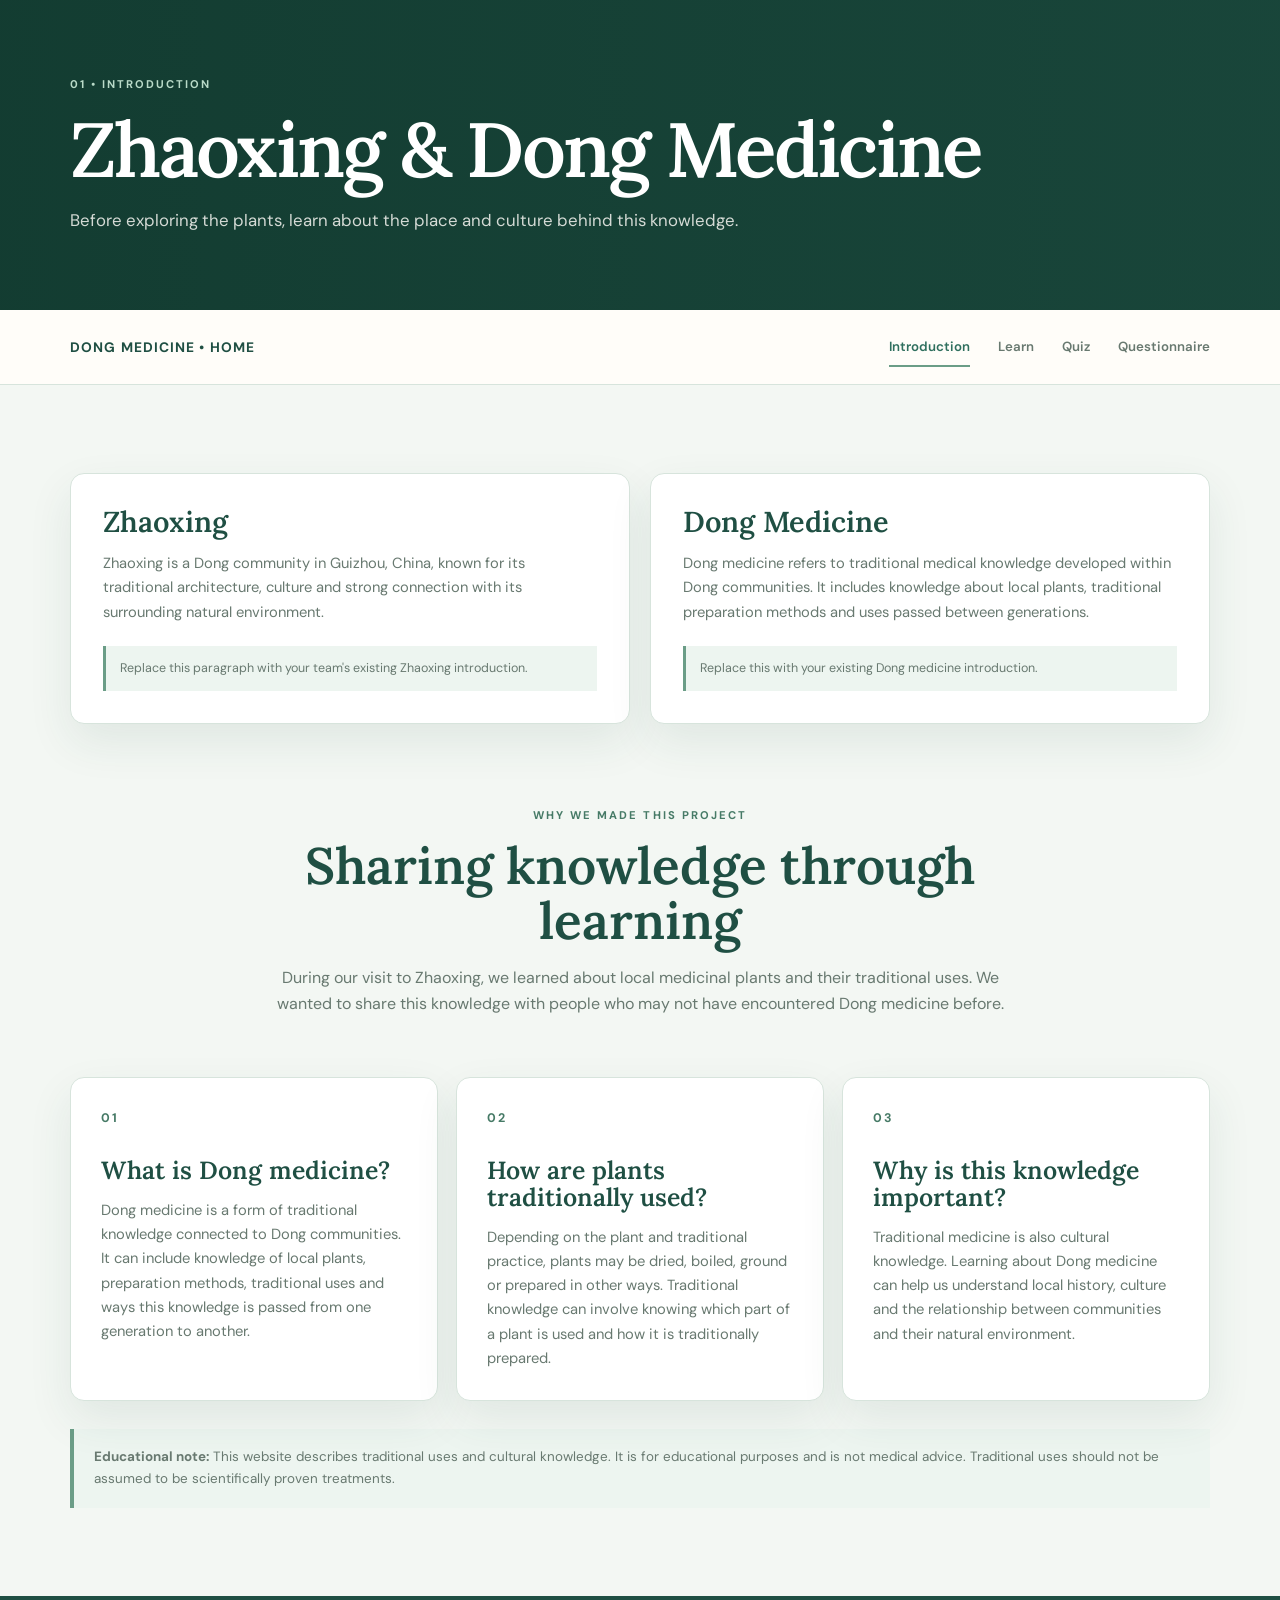
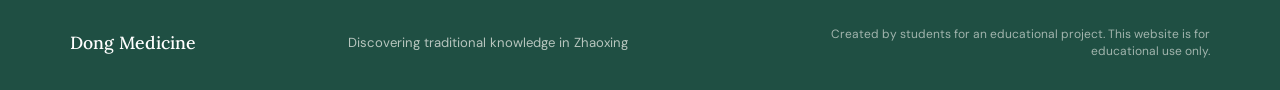
==== introduction.html @ 7c1d77b7 "Add files via upload" ====
<!DOCTYPE html>
<html lang="en">
<head>
  <meta charset="UTF-8">
  <meta name="viewport" content="width=device-width, initial-scale=1.0">
  <title>Introduction | Dong Medicine</title>
  <link rel="stylesheet" href="style.css">
</head>
<body class="introduction-page">
  <header class="page-header">
    <div>
      <p class="eyebrow">01 • INTRODUCTION</p>
      <h1>Zhaoxing & Dong Medicine</h1>
      <p>Before exploring the plants, learn about the place and culture behind this knowledge.</p>
    </div>
  </header>

  <nav class="navbar">
    <div class="nav-inner">
      <a class="nav-logo" href="index.html">Dong Medicine • Home</a>
      <div class="nav-links" id="navLinks">
        <a class="active" href="introduction.html">Introduction</a>
        <a href="learn.html">Learn</a>
        <a href="quiz.html">Quiz</a>
        <a href="questionnaire.html">Questionnaire</a>
      </div>
    </div>
  </nav>

  <main class="section">
    <div class="two-column">
      <article class="info-card">
        <h2>Zhaoxing</h2>
        <p>Zhaoxing is a Dong community in Guizhou, China, known for its traditional architecture, culture and strong connection with its surrounding natural environment.</p>
        <div class="edit-note">Replace this paragraph with your team's existing Zhaoxing introduction.</div>
      </article>

      <article class="info-card">
        <h2>Dong Medicine</h2>
        <p>Dong medicine refers to traditional medical knowledge developed within Dong communities. It includes knowledge about local plants, traditional preparation methods and uses passed between generations.</p>
        <div class="edit-note">Replace this with your existing Dong medicine introduction.</div>
      </article>
    </div>

    <section class="text-block">
      <p class="eyebrow">WHY WE MADE THIS PROJECT</p>
      <h2>Sharing knowledge through learning</h2>
      <p>During our visit to Zhaoxing, we learned about local medicinal plants and their traditional uses. We wanted to share this knowledge with people who may not have encountered Dong medicine before.</p>
    </section>

    <section class="learn-grid">
      <article class="learn-card">
        <div class="number">01</div>
        <h2>What is Dong medicine?</h2>
        <p>Dong medicine is a form of traditional knowledge connected to Dong communities. It can include knowledge of local plants, preparation methods, traditional uses and ways this knowledge is passed from one generation to another.</p>
      </article>

      <article class="learn-card">
        <div class="number">02</div>
        <h2>How are plants traditionally used?</h2>
        <p>Depending on the plant and traditional practice, plants may be dried, boiled, ground or prepared in other ways. Traditional knowledge can involve knowing which part of a plant is used and how it is traditionally prepared.</p>
      </article>

      <article class="learn-card">
        <div class="number">03</div>
        <h2>Why is this knowledge important?</h2>
        <p>Traditional medicine is also cultural knowledge. Learning about Dong medicine can help us understand local history, culture and the relationship between communities and their natural environment.</p>
      </article>
    </section>

    <div class="disclaimer">
      <strong>Educational note:</strong> This website describes traditional uses and cultural knowledge. It is for educational purposes and is not medical advice. Traditional uses should not be assumed to be scientifically proven treatments.
    </div>
  </main>

  <footer>
    <strong>Dong Medicine</strong>
    <span>Discovering traditional knowledge in Zhaoxing</span>
    <small class="footer-note">Created by students for an educational project. This website is for educational use only.</small>
  </footer>

  <script src="script.js"></script>
</body>
</html>
---- style.css ----
@import url('https://fonts.googleapis.com/css2?family=DM+Sans:wght@400;500;600;700&family=Lora:wght@500;600;700&family=Noto+Serif+SC:wght@500;600;700&display=swap');

:root {
  --forest: #2f6f5e;
  --forest-deep: #1f4f43;
  --sage: #d8e8df;
  --sage-light: #edf5f0;
  --accent: #6b9d87;
  --accent-dark: #467a66;
  --cream: #f3f7f3;
  --paper: #ffffff;
  --ink: #263a33;
  --muted: #687970;
  --line: #d7e4dc;
  --shadow: 0 18px 45px rgba(31, 79, 67, 0.09);
  --radius: 14px;
}

* {
  box-sizing: border-box;
  margin: 0;
  padding: 0;
}

html {
  scroll-behavior: smooth;
}

body {
  background: var(--cream);
  color: var(--ink);
  font-family: "DM Sans", "Avenir Next", sans-serif;
  line-height: 1.65;
}

a {
  color: inherit;
}

button,
input,
select,
textarea {
  font: inherit;
}

h1,
h2,
h3 {
  font-family: "Lora", "Kaiti SC", "STKaiti", "KaiTi", "Noto Serif SC", serif;
  font-weight: 600;
  line-height: 1.08;
}

/* Shared navigation */
.navbar {
  position: sticky;
  top: 0;
  z-index: 20;
  background: rgba(255, 253, 249, 0.94);
  border-bottom: 1px solid var(--line);
  backdrop-filter: blur(14px);
}

.nav-inner {
  width: min(1140px, calc(100% - 48px));
  min-height: 74px;
  margin: 0 auto;
  display: flex;
  align-items: center;
  justify-content: space-between;
  gap: 36px;
}

.nav-logo {
  color: var(--forest-deep);
  font-size: 0.86rem;
  font-weight: 700;
  letter-spacing: 0.08em;
  text-decoration: none;
  text-transform: uppercase;
  white-space: nowrap;
}

.nav-links {
  display: flex;
  align-items: center;
  gap: 28px;
}

.nav-links a {
  position: relative;
  color: var(--muted);
  font-size: 0.83rem;
  font-weight: 600;
  text-decoration: none;
  transition: color 180ms ease;
}

.nav-links a::after {
  position: absolute;
  right: 0;
  bottom: -9px;
  left: 0;
  height: 2px;
  background: var(--accent);
  content: "";
  transform: scaleX(0);
  transform-origin: center;
  transition: transform 180ms ease;
}

.nav-links a:hover,
.nav-links a.active {
  color: var(--forest);
}

.nav-links a:hover::after,
.nav-links a.active::after {
  transform: scaleX(1);
}

/* Headers */
.site-header,
.page-header {
  color: var(--paper);
  background-color: var(--forest-deep);
  background-image:
    linear-gradient(90deg, rgba(18, 59, 48, 0.92), rgba(18, 59, 48, 0.48)),
    url("./images/site-header.jpg");
  background-position: center;
  background-size: cover;
}

.index-page .site-header {
  background-color: var(--accent);
  background-image: url("./images/index-header.jpg");
  background-blend-mode: multiply;
}

.introduction-page .page-header {
  background-image:
    linear-gradient(90deg, rgba(18, 59, 48, 0.92), rgba(18, 59, 48, 0.48)),
    url("./images/introduction-header.jpg");
}

.learn-page .page-header {
  background-image:
    linear-gradient(90deg, rgba(18, 59, 48, 0.92), rgba(18, 59, 48, 0.48)),
    url("./images/learn-header.jpg");
}

.quiz-page .page-header {
  background-image:
    linear-gradient(90deg, rgba(18, 59, 48, 0.92), rgba(18, 59, 48, 0.48)),
    url("./images/quiz-header.jpg");
}

.questionnaire-page .page-header {
  background-image:
    linear-gradient(90deg, rgba(18, 59, 48, 0.92), rgba(18, 59, 48, 0.48)),
    url("./images/questionnaire-header.jpg");
}

.site-header {
  min-height: 590px;
  display: grid;
  place-items: center;
  padding: 92px 24px;
  text-align: center;
}

.hero-content {
  width: min(850px, 100%);
}

.page-header {
  min-height: 310px;
  display: flex;
  align-items: center;
  padding: 72px max(24px, calc((100% - 1140px) / 2));
}

.page-header > div {
  width: 100%;
}

.eyebrow {
  margin-bottom: 14px;
  color: var(--accent-dark);
  font-size: 0.7rem;
  font-weight: 700;
  letter-spacing: 0.18em;
  text-transform: uppercase;
}

.site-header .eyebrow,
.page-header .eyebrow {
  color: #b9dac8;
}

.site-header h1 {
  max-width: 760px;
  margin: 0 auto 24px;
  font-size: clamp(3.5rem, 9vw, 7rem);
  letter-spacing: -0.045em;
}

.page-header h1 {
  margin-bottom: 16px;
  font-size: clamp(2.6rem, 6vw, 5rem);
  letter-spacing: -0.035em;
}

.site-header h1,
.page-header h1 {
  color: var(--paper);
}

.hero-text,
.page-header p:last-child {
  max-width: 680px;
  color: rgba(255, 253, 249, 0.82);
  font-size: 1.05rem;
}

.hero-text {
  margin: 0 auto;
}

/* Shared page structure */
main {
  min-height: 500px;
}

.section {
  width: min(1140px, calc(100% - 48px));
  margin: 0 auto;
  padding: 88px 0;
}

.section-heading {
  margin-bottom: 42px;
}

.section-heading h2,
.text-block h2 {
  color: var(--forest-deep);
  font-size: clamp(2.2rem, 4vw, 3.5rem);
}

.centered {
  text-align: center;
}

/* Homepage cards and callout */
.feature-grid {
  display: grid;
  grid-template-columns: repeat(4, 1fr);
  gap: 16px;
}

.feature-card,
.info-card,
.learn-card,
.quiz-box,
.questionnaire {
  border: 1px solid var(--line);
  border-radius: var(--radius);
  background: var(--paper);
  box-shadow: var(--shadow);
}

.feature-card {
  min-height: 210px;
  padding: 28px 24px;
  text-decoration: none;
  transition: border-color 180ms ease, transform 180ms ease, box-shadow 180ms ease;
}

.feature-card:hover {
  border-color: rgba(197, 111, 79, 0.55);
  box-shadow: 0 24px 48px rgba(31, 56, 44, 0.13);
  transform: translateY(-5px);
}

.feature-card h3 {
  margin-bottom: 12px;
  color: var(--forest-deep);
  font-size: 1.55rem;
}

.feature-card p,
.info-card p,
.learn-card p {
  color: var(--muted);
  font-size: 0.92rem;
}

.callout {
  width: min(1140px, calc(100% - 48px));
  margin: 0 auto 88px;
  padding: 38px 42px;
  display: grid;
  grid-template-columns: 0.75fr 1.25fr;
  align-items: center;
  gap: 46px;
  border-radius: var(--radius);
  background: var(--forest);
  color: var(--paper);
}

.callout .eyebrow {
  color: #b9dac8;
}

.callout h2 {
  font-size: 2rem;
}

.callout > p {
  color: rgba(255, 253, 249, 0.78);
}

/* Introduction */
.two-column {
  display: grid;
  grid-template-columns: repeat(2, 1fr);
  gap: 20px;
}

.info-card {
  padding: 32px;
}

.info-card h2 {
  margin-bottom: 14px;
  color: var(--forest-deep);
  font-size: 1.8rem;
}

.edit-note {
  margin-top: 22px;
  padding: 12px 14px;
  border-left: 3px solid var(--accent);
  background: var(--sage-light);
  color: var(--muted);
  font-size: 0.78rem;
}

.text-block {
  max-width: 760px;
  margin: 82px auto 0;
  text-align: center;
}

.text-block h2 {
  margin-bottom: 16px;
}

.text-block p:last-child {
  color: var(--muted);
}

.learn-grid {
  display: grid;
  grid-template-columns: repeat(3, 1fr);
  gap: 18px;
  margin-top: 60px;
}

.learn-card {
  padding: 30px;
}

.learn-card .number {
  margin-bottom: 28px;
  color: var(--accent-dark);
  font-size: 0.78rem;
  font-weight: 700;
  letter-spacing: 0.16em;
}

.learn-card h2 {
  margin-bottom: 14px;
  color: var(--forest-deep);
  font-size: 1.55rem;
}

.disclaimer {
  margin-top: 28px;
  padding: 17px 20px;
  border-left: 4px solid var(--accent);
  background: var(--sage-light);
  color: var(--muted);
  font-size: 0.84rem;
}

/* Plant flashcards */
.flashcard-intro {
  margin-bottom: 28px;
  padding: 16px 20px;
  border: 1px solid var(--line);
  border-radius: 10px;
  background: var(--sage-light);
  color: var(--muted);
}

.flashcard-grid {
  display: grid;
  grid-template-columns: repeat(3, 1fr);
  gap: 18px;
}

.flashcard {
  height: 270px;
  cursor: pointer;
  perspective: 1000px;
}

.flashcard-inner {
  position: relative;
  width: 100%;
  height: 100%;
  transform-style: preserve-3d;
  transition: transform 600ms ease;
}

.flashcard.flipped .flashcard-inner {
  transform: rotateY(180deg);
}

.flash-front,
.flash-back {
  position: absolute;
  inset: 0;
  display: flex;
  flex-direction: column;
  align-items: center;
  justify-content: center;
  padding: 28px;
  border: 1px solid var(--line);
  border-radius: var(--radius);
  backface-visibility: hidden;
  text-align: center;
}

.flash-front {
  background: var(--paper);
  box-shadow: var(--shadow);
}

.plant-name {
  color: var(--forest-deep);
  font-family: "Kaiti SC", "STKaiti", "KaiTi", "Noto Serif SC", serif;
  font-size: 1.8rem;
}

.flash-back {
  transform: rotateY(180deg);
  background: var(--forest);
  color: var(--paper);
}

.flash-back h3 {
  margin-bottom: 12px;
  font-size: 1.4rem;
}

.flash-back h3:lang(zh) {
  font-family: "Kaiti SC", "STKaiti", "KaiTi", "Noto Serif SC", serif;
}

.flash-back p {
  color: rgba(255, 253, 249, 0.82);
  font-size: 0.9rem;
}

.tap {
  margin-top: 16px;
  color: var(--muted);
  font-size: 0.68rem;
  font-weight: 700;
  letter-spacing: 0.14em;
  text-transform: uppercase;
}

/* Quiz */
.quiz-box {
  width: min(760px, 100%);
  margin: 0 auto;
  padding: 38px;
}

.quiz-progress {
  margin-bottom: 14px;
  color: var(--accent-dark);
  font-size: 0.76rem;
  font-weight: 700;
  letter-spacing: 0.1em;
  text-transform: uppercase;
}

.quiz-box h2 {
  margin-bottom: 25px;
  color: var(--forest-deep);
  font-size: 2rem;
}

.answers {
  display: grid;
  gap: 10px;
  margin-bottom: 24px;
}

.answer {
  padding: 14px 16px;
  border: 1px solid var(--line);
  border-radius: 9px;
  background: var(--paper);
  color: var(--ink);
  cursor: pointer;
  text-align: left;
  transition: background 180ms ease, border-color 180ms ease;
}

.answer:hover {
  border-color: var(--accent);
  background: var(--sage-light);
}

.answer.correct {
  border-color: var(--forest);
  background: #e2f0e5;
}

.answer.wrong {
  border-color: #ba6652;
  background: #fbe9e4;
}

.quiz-result {
  margin-top: 24px;
  text-align: center;
}

.quiz-result h3 {
  margin-bottom: 10px;
  color: var(--forest);
  font-size: 1.8rem;
}

.hidden {
  display: none;
}

/* Questionnaire */
.questionnaire {
  max-width: 830px;
  margin: 0 auto;
  padding: 34px;
}

.form-question {
  padding: 24px 0;
  border-bottom: 1px solid var(--line);
}

.form-question > label:first-child {
  display: block;
  margin-bottom: 14px;
  color: var(--forest-deep);
  font-weight: 700;
}

.radio-row,
.checkbox-grid {
  display: grid;
  gap: 10px;
}

.radio-row {
  grid-template-columns: repeat(3, 1fr);
}

.checkbox-grid {
  grid-template-columns: repeat(2, 1fr);
}

.radio-row label,
.checkbox-grid label,
.scale label {
  padding: 11px;
  border: 1px solid var(--line);
  border-radius: 9px;
  background: var(--paper);
  cursor: pointer;
  color: var(--muted);
  transition: border-color 180ms ease, background 180ms ease;
}

.radio-row label:hover,
.checkbox-grid label:hover,
.scale label:hover {
  border-color: var(--accent);
  background: var(--sage-light);
}

.scale {
  display: grid;
  grid-template-columns: repeat(5, 1fr);
  gap: 8px;
}

.scale label {
  padding: 10px 4px;
  text-align: center;
}

.scale span,
.scale small {
  display: block;
}

.scale span {
  color: var(--accent-dark);
  font-weight: 700;
}

.scale small {
  color: var(--muted);
  font-size: 0.66rem;
}

input {
  accent-color: var(--forest);
  margin-right: 7px;
}

select,
textarea {
  width: 100%;
  border: 1px solid var(--line);
  border-radius: 9px;
  background: var(--paper);
  color: var(--ink);
  padding: 13px 14px;
}

textarea {
  resize: vertical;
}

.form-message {
  margin-top: 15px;
  color: var(--forest);
  font-weight: 700;
}

/* Buttons and footer */
.button {
  display: inline-block;
  border: 0;
  border-radius: 7px;
  background: var(--forest);
  color: var(--paper);
  padding: 12px 20px;
  font-weight: 700;
  cursor: pointer;
  text-decoration: none;
  transition: background 180ms ease, transform 180ms ease;
}

.button:hover {
  background: var(--forest-deep);
  transform: translateY(-2px);
}

footer {
  display: flex;
  align-items: center;
  justify-content: space-between;
  gap: 20px;
  padding: 30px max(24px, calc((100% - 1140px) / 2));
  background: var(--forest-deep);
  color: var(--paper);
}

footer strong {
  font-family: "Lora", "Kaiti SC", "STKaiti", "KaiTi", "Noto Serif SC", serif;
  font-size: 1.1rem;
  font-weight: 500;
}

footer span {
  color: rgba(255, 253, 249, 0.68);
  font-size: 0.82rem;
}

.footer-note {
  max-width: 430px;
  color: rgba(255, 253, 249, 0.58);
  font-size: 0.75rem;
  line-height: 1.45;
  text-align: right;
}

@media (max-width: 900px) {
  .feature-grid {
    grid-template-columns: repeat(2, 1fr);
  }

  .flashcard-grid {
    grid-template-columns: repeat(2, 1fr);
  }
}

@media (max-width: 680px) {
  .nav-inner {
    width: min(100% - 32px, 560px);
    min-height: auto;
    flex-direction: column;
    align-items: stretch;
    gap: 14px;
    padding: 18px 0;
  }

  .nav-logo {
    text-align: center;
  }

  .nav-links {
    justify-content: center;
    flex-wrap: wrap;
    gap: 14px 20px;
  }

  .nav-links a::after {
    bottom: -5px;
  }

  .site-header {
    min-height: 510px;
    padding: 70px 20px;
  }

  .page-header {
    min-height: 250px;
    padding: 56px 20px;
  }

  .section,
  .callout {
    width: min(100% - 32px, 560px);
  }

  .section {
    padding: 62px 0;
  }

  .feature-grid,
  .two-column,
  .learn-grid,
  .flashcard-grid {
    grid-template-columns: 1fr;
  }

  .callout {
    grid-template-columns: 1fr;
    margin-bottom: 62px;
    padding: 28px;
  }

  .quiz-box,
  .questionnaire {
    padding: 24px;
  }

  .radio-row,
  .checkbox-grid {
    grid-template-columns: 1fr;
  }

  footer {
    flex-direction: column;
    align-items: flex-start;
    padding: 28px 20px;
  }

  .footer-note {
    text-align: left;
  }
}
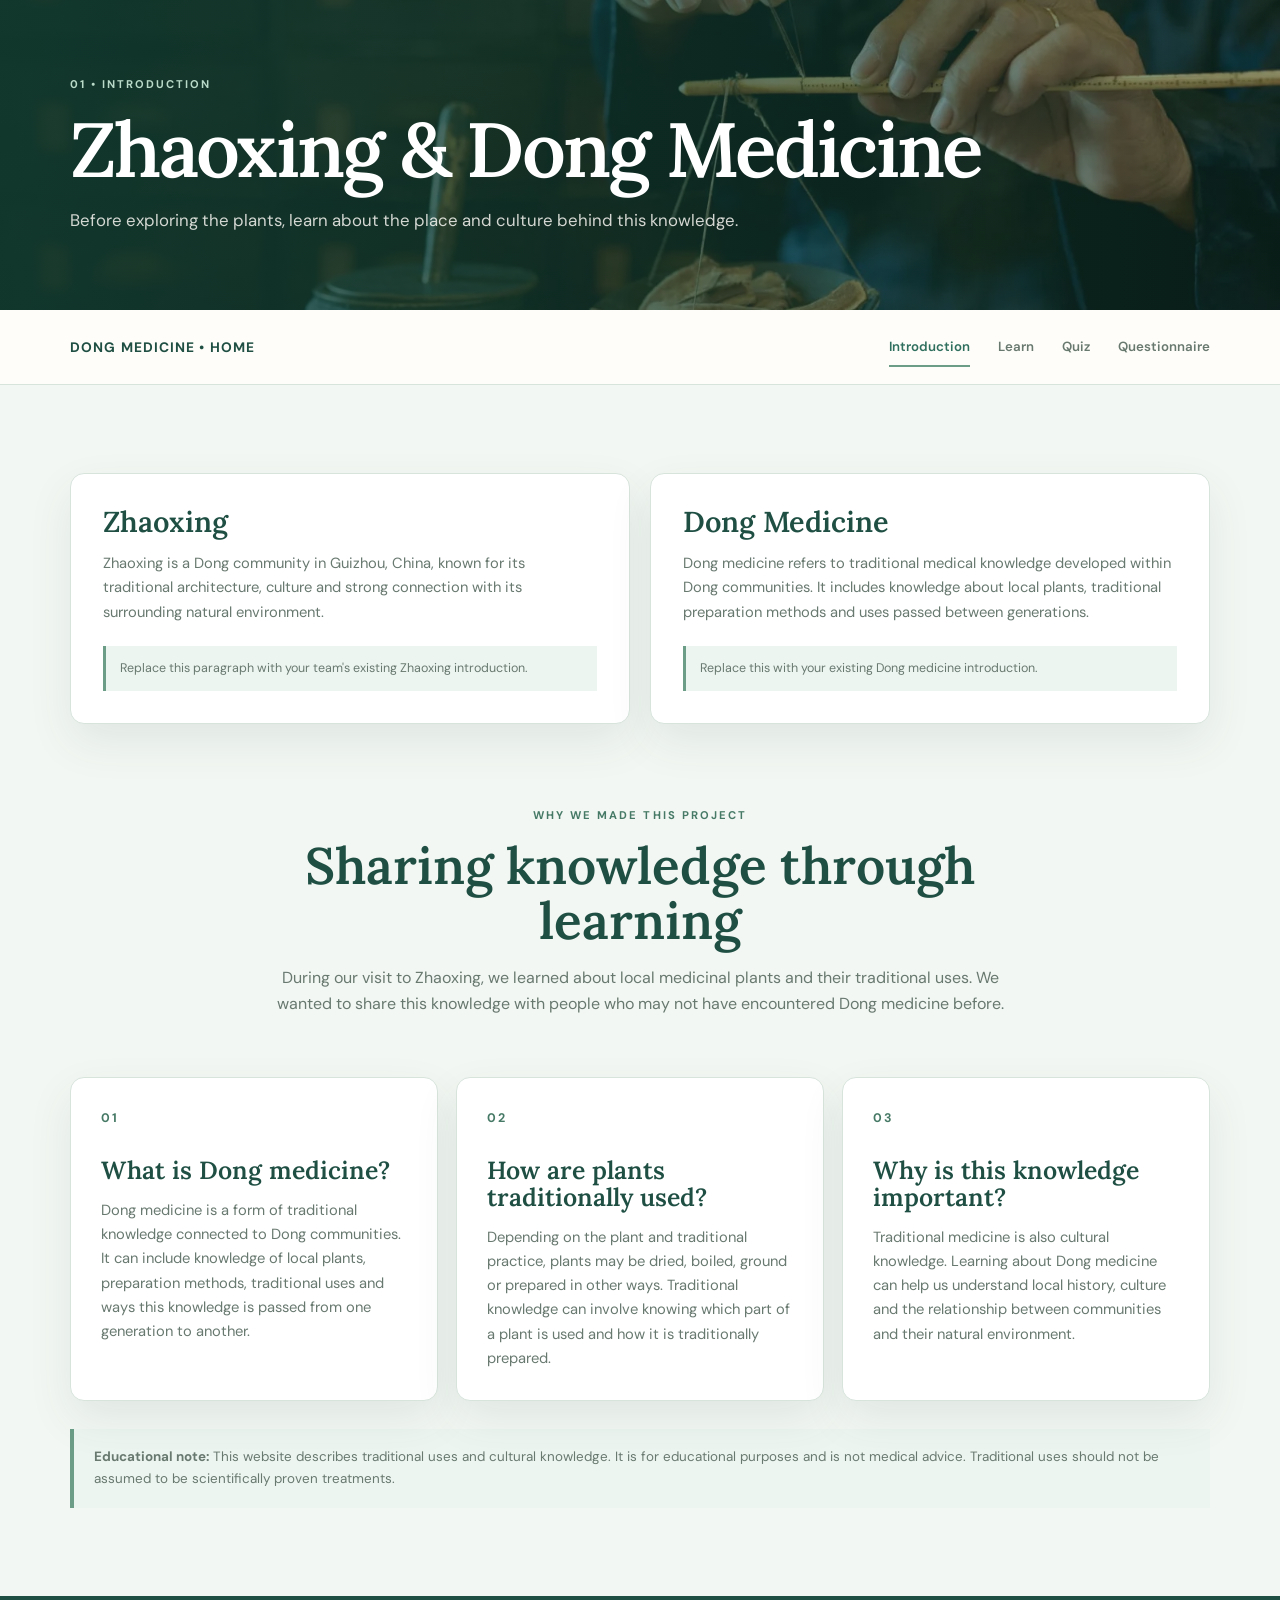
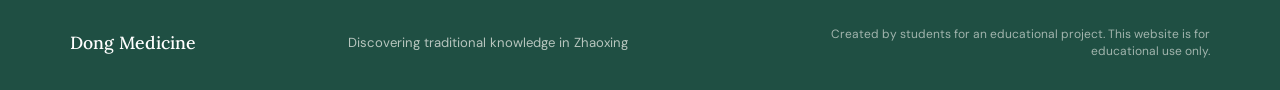
==== commit 0fd98e33: "Add files via upload" ====
--- a/introduction.html
+++ b/introduction.html
@@ -4,6 +4,20 @@
   <meta charset="UTF-8">
   <meta name="viewport" content="width=device-width, initial-scale=1.0">
   <title>Introduction | Dong Medicine</title>
+
+    <!-- Google Analytics -->
+    <script async src="https://www.googletagmanager.com/gtag/js?id=G-XFRQ6CLED3"></script>
+    <script>
+      window.dataLayer = window.dataLayer || [];
+      function gtag() { window.dataLayer.push(arguments); }
+      gtag('js', new Date());
+      gtag('config', 'G-XFRQ6CLED3', {
+        send_page_view: true,
+        page_title: document.title,
+        page_location: window.location.href
+      });
+    </script>
+
   <link rel="stylesheet" href="style.css">
 </head>
 <body class="introduction-page">
--- a/style.css
+++ b/style.css
@@ -133,9 +133,9 @@
 }
 
 .index-page .site-header {
-  background-color: var(--accent);
-  background-image: url("./images/index-header.jpg");
-  background-blend-mode: multiply;
+  background-image: 
+    linear-gradient(90deg,rgba(0, 0, 0, 0.3),rgba(0, 0, 0, 0.3)),
+    url("./images/index-header.jpg");
 }
 
 .introduction-page .page-header {
@@ -657,6 +657,10 @@
   font-weight: 700;
 }
 
+.form-message.error {
+  color: #b42318;
+}
+
 /* Buttons and footer */
 .button {
   display: inline-block;
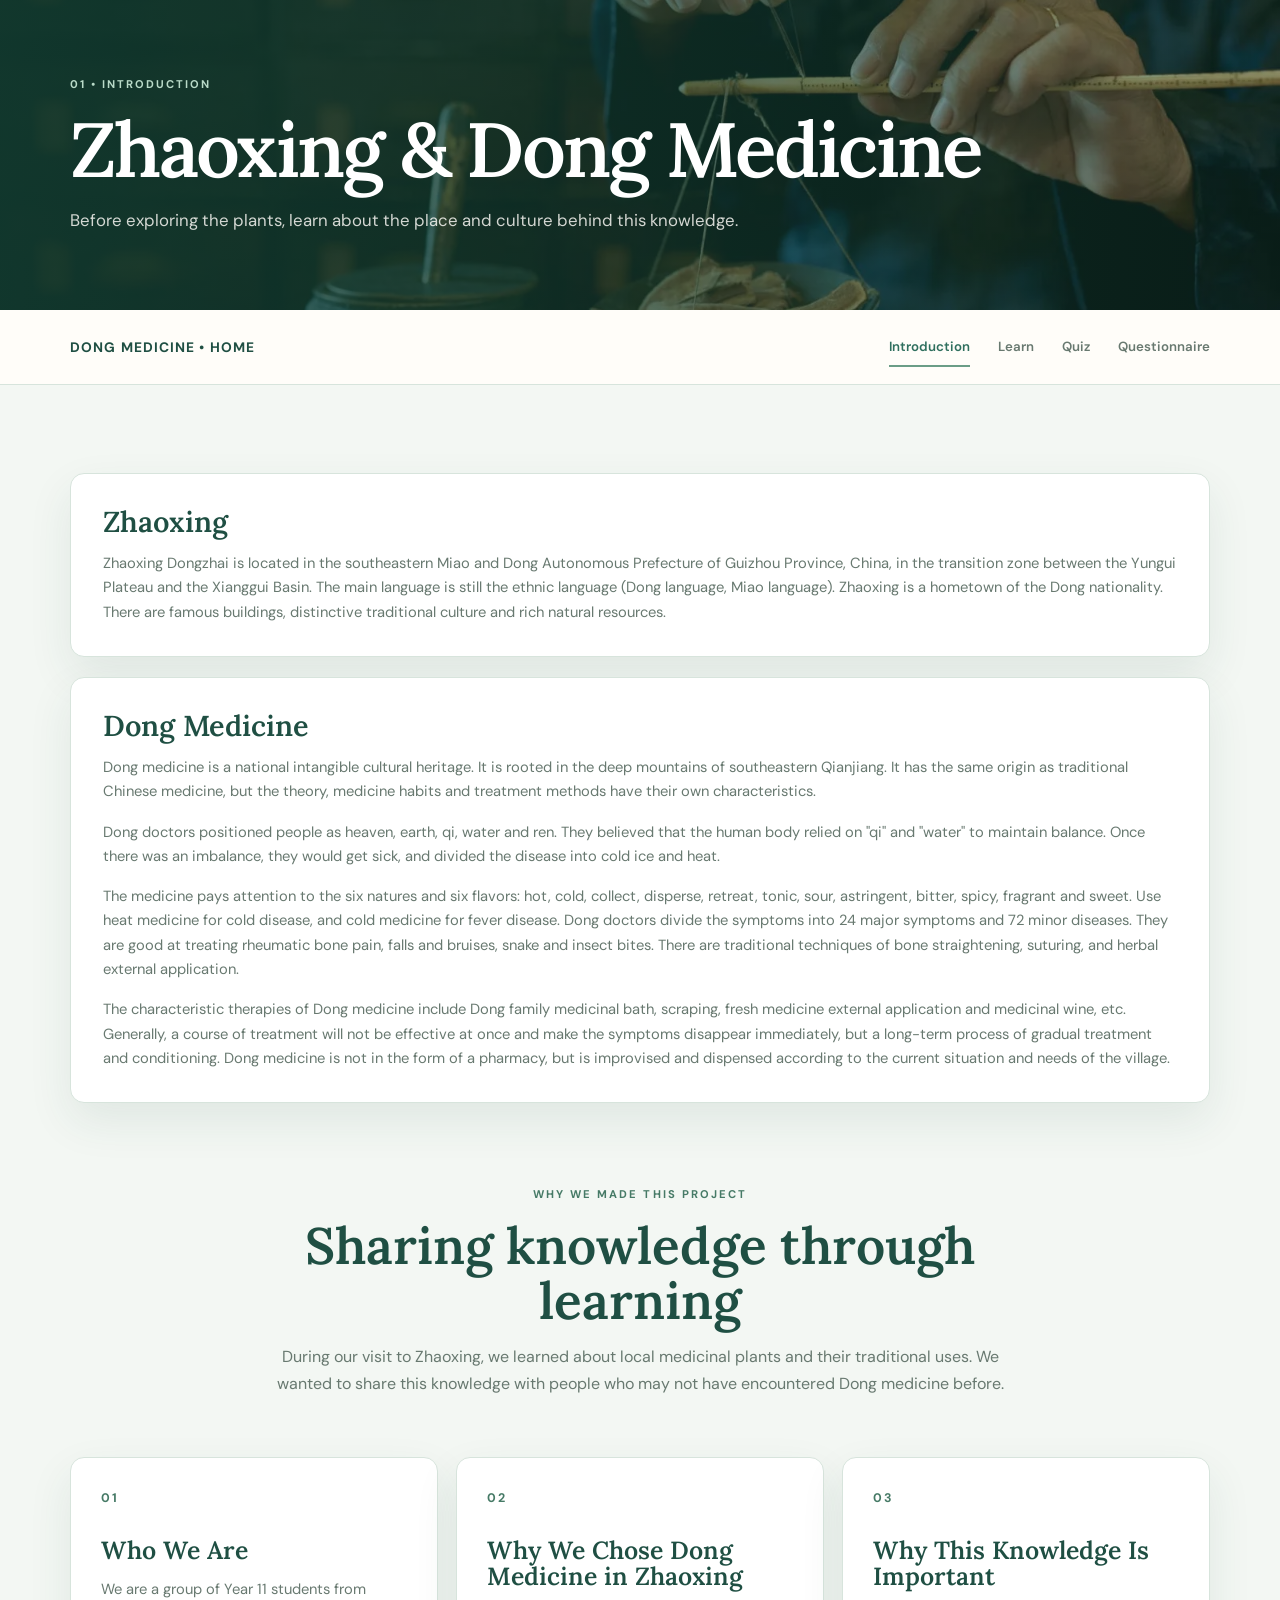
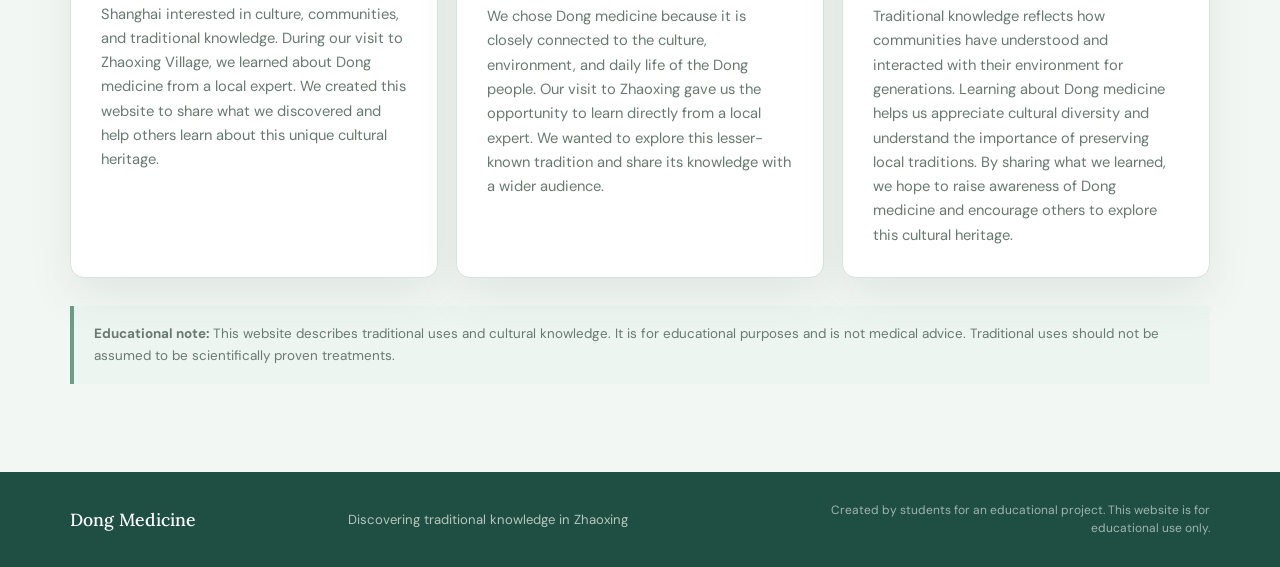
==== commit f57a5d5b: "Add files via upload" ====
--- a/introduction.html
+++ b/introduction.html
@@ -1,98 +1,100 @@
 <!DOCTYPE html>
 <html lang="en">
 <head>
-  <meta charset="UTF-8">
-  <meta name="viewport" content="width=device-width, initial-scale=1.0">
-  <title>Introduction | Dong Medicine</title>
+    <meta charset="UTF-8">
+    <meta name="viewport" content="width=device-width, initial-scale=1.0">
+    <title data-i18n="pageTitles.introduction">Introduction | Dong Medicine</title>
 
-    <!-- Google Analytics -->
-    <script async src="https://www.googletagmanager.com/gtag/js?id=G-XFRQ6CLED3"></script>
-    <script>
-      window.dataLayer = window.dataLayer || [];
-      function gtag() { window.dataLayer.push(arguments); }
-      gtag('js', new Date());
-      gtag('config', 'G-XFRQ6CLED3', {
-        send_page_view: true,
-        page_title: document.title,
-        page_location: window.location.href
-      });
-    </script>
+        <!-- Google Analytics -->
+        <script async src="https://www.googletagmanager.com/gtag/js?id=G-XFRQ6CLED3"></script>
+        <script>
+            window.dataLayer = window.dataLayer || [];
+            function gtag() { window.dataLayer.push(arguments); }
+            gtag('js', new Date());
+            gtag('config', 'G-XFRQ6CLED3', {
+                send_page_view: true,
+                page_title: document.title,
+                page_location: window.location.href
+            });
+        </script>
 
-  <link rel="stylesheet" href="style.css">
+    <link rel="stylesheet" href="style.css">
 </head>
 <body class="introduction-page">
-  <header class="page-header">
-    <div>
-      <p class="eyebrow">01 • INTRODUCTION</p>
-      <h1>Zhaoxing & Dong Medicine</h1>
-      <p>Before exploring the plants, learn about the place and culture behind this knowledge.</p>
-    </div>
-  </header>
+    <header class="page-header">
+        <div>
+            <p class="eyebrow" data-i18n="introduction.eyebrow">01 • INTRODUCTION</p>
+            <h1 data-i18n="introduction.title">Zhaoxing & Dong Medicine</h1>
+            <p data-i18n="introduction.description">Before exploring the plants, learn about the place and culture behind this knowledge.</p>
+        </div>
+    </header>
 
-  <nav class="navbar">
-    <div class="nav-inner">
-      <a class="nav-logo" href="index.html">Dong Medicine • Home</a>
-      <div class="nav-links" id="navLinks">
-        <a class="active" href="introduction.html">Introduction</a>
-        <a href="learn.html">Learn</a>
-        <a href="quiz.html">Quiz</a>
-        <a href="questionnaire.html">Questionnaire</a>
-      </div>
-    </div>
-  </nav>
+    <nav class="navbar">
+        <div class="nav-inner">
+            <a class="nav-logo" href="index.html" data-i18n="navigation.home">Dong Medicine • Home</a>
+            <div class="nav-links" id="navLinks">
+                <a class="active" href="introduction.html" data-i18n="navigation.introduction">Introduction</a>
+                <a href="learn.html" data-i18n="navigation.learn">Learn</a>
+                <a href="quiz.html" data-i18n="navigation.quiz">Quiz</a>
+                <a href="questionnaire.html" data-i18n="navigation.questionnaire">Questionnaire</a>
+            </div>
+        </div>
+    </nav>
 
-  <main class="section">
-    <div class="two-column">
-      <article class="info-card">
-        <h2>Zhaoxing</h2>
-        <p>Zhaoxing is a Dong community in Guizhou, China, known for its traditional architecture, culture and strong connection with its surrounding natural environment.</p>
-        <div class="edit-note">Replace this paragraph with your team's existing Zhaoxing introduction.</div>
-      </article>
+    <main class="section">
+        <div class="two-column">
+            <article class="info-card">
+                <h2 data-i18n="introduction.zhaoxingTitle">Zhaoxing</h2>
+                <p data-i18n="introduction.zhaoxingDescription">Zhaoxing Dongzhai is located in the southeastern Miao and Dong Autonomous Prefecture of Guizhou Province, China, in the transition zone between the Yungui Plateau and the Xianggui Basin. The main language is still the ethnic language (Dong language, Miao language). Zhaoxing is a hometown of the Dong nationality. There are famous buildings, distinctive traditional culture and rich natural resources.</p>
+            </article>
 
-      <article class="info-card">
-        <h2>Dong Medicine</h2>
-        <p>Dong medicine refers to traditional medical knowledge developed within Dong communities. It includes knowledge about local plants, traditional preparation methods and uses passed between generations.</p>
-        <div class="edit-note">Replace this with your existing Dong medicine introduction.</div>
-      </article>
-    </div>
+            <article class="info-card">
+                <h2 data-i18n="introduction.dongMedicineTitle">Dong Medicine</h2>
+                <p data-i18n="introduction.dongMedicineDescription">Dong medicine is a national intangible cultural heritage. It is rooted in the deep mountains of southeastern Qianjiang. It has the same origin as traditional Chinese medicine, but the theory, medicine habits and treatment methods have their own characteristics.</p>
+                <p data-i18n="introduction.dongMedicineDescriptionTwo">Dong doctors positioned people as heaven, earth, qi, water and ren. They believed that the human body relied on "qi" and "water" to maintain balance. Once there was an imbalance, they would get sick, and divided the disease into cold ice and heat.</p>
+                <p data-i18n="introduction.dongMedicineDescriptionThree">The medicine pays attention to the six natures and six flavors: hot, cold, collect, disperse, retreat, tonic, sour, astringent, bitter, spicy, fragrant and sweet. Use heat medicine for cold disease, and cold medicine for fever disease. Dong doctors divide the symptoms into 24 major symptoms and 72 minor diseases. They are good at treating rheumatic bone pain, falls and bruises, snake and insect bites. There are traditional techniques of bone straightening, suturing, and herbal external application.</p>
+                <p data-i18n="introduction.dongMedicineDescriptionFour">The characteristic therapies of Dong medicine include Dong family medicinal bath, scraping, fresh medicine external application and medicinal wine, etc. Generally, a course of treatment will not be effective at once and make the symptoms disappear immediately, but a long-term process of gradual treatment and conditioning. Dong medicine is not in the form of a pharmacy, but is improvised and dispensed according to the current situation and needs of the village.</p>
+            </article>
+        </div>
 
-    <section class="text-block">
-      <p class="eyebrow">WHY WE MADE THIS PROJECT</p>
-      <h2>Sharing knowledge through learning</h2>
-      <p>During our visit to Zhaoxing, we learned about local medicinal plants and their traditional uses. We wanted to share this knowledge with people who may not have encountered Dong medicine before.</p>
-    </section>
+        <section class="text-block">
+            <p class="eyebrow" data-i18n="introduction.projectEyebrow">WHY WE MADE THIS PROJECT</p>
+            <h2 data-i18n="introduction.projectTitle">Sharing knowledge through learning</h2>
+            <p data-i18n="introduction.projectDescription">During our visit to Zhaoxing, we learned about local medicinal plants and their traditional uses. We wanted to share this knowledge with people who may not have encountered Dong medicine before.</p>
+        </section>
 
-    <section class="learn-grid">
-      <article class="learn-card">
-        <div class="number">01</div>
-        <h2>What is Dong medicine?</h2>
-        <p>Dong medicine is a form of traditional knowledge connected to Dong communities. It can include knowledge of local plants, preparation methods, traditional uses and ways this knowledge is passed from one generation to another.</p>
-      </article>
+        <section class="learn-grid">
+            <article class="learn-card">
+                <div class="number">01</div>
+                <h2 data-i18n="introduction.learningTopicOne">Who We Are</h2>
+                <p data-i18n="introduction.learningDescriptionOne">We are a group of Year 11 students from Shanghai interested in culture, communities, and traditional knowledge. During our visit to Zhaoxing Village, we learned about Dong medicine from a local expert. We created this website to share what we discovered and help others learn about this unique cultural heritage.</p>
+            </article>
 
-      <article class="learn-card">
-        <div class="number">02</div>
-        <h2>How are plants traditionally used?</h2>
-        <p>Depending on the plant and traditional practice, plants may be dried, boiled, ground or prepared in other ways. Traditional knowledge can involve knowing which part of a plant is used and how it is traditionally prepared.</p>
-      </article>
+            <article class="learn-card">
+                <div class="number">02</div>
+                <h2 data-i18n="introduction.learningTopicTwo">Why We Chose Dong Medicine in Zhaoxing</h2>
+                <p data-i18n="introduction.learningDescriptionTwo">We chose Dong medicine because it is closely connected to the culture, environment, and daily life of the Dong people. Our visit to Zhaoxing gave us the opportunity to learn directly from a local expert. We wanted to explore this lesser-known tradition and share its knowledge with a wider audience.</p>
+            </article>
 
-      <article class="learn-card">
-        <div class="number">03</div>
-        <h2>Why is this knowledge important?</h2>
-        <p>Traditional medicine is also cultural knowledge. Learning about Dong medicine can help us understand local history, culture and the relationship between communities and their natural environment.</p>
-      </article>
-    </section>
+            <article class="learn-card">
+                <div class="number">03</div>
+                <h2 data-i18n="introduction.learningTopicThree">Why This Knowledge Is Important</h2>
+                <p data-i18n="introduction.learningDescriptionThree">Traditional knowledge reflects how communities have understood and interacted with their environment for generations. Learning about Dong medicine helps us appreciate cultural diversity and understand the importance of preserving local traditions. By sharing what we learned, we hope to raise awareness of Dong medicine and encourage others to explore this cultural heritage.</p>
+            </article>
+        </section>
 
-    <div class="disclaimer">
-      <strong>Educational note:</strong> This website describes traditional uses and cultural knowledge. It is for educational purposes and is not medical advice. Traditional uses should not be assumed to be scientifically proven treatments.
-    </div>
-  </main>
+        <div class="disclaimer">
+            <strong data-i18n="introduction.disclaimerTitle">Educational note:</strong> <span data-i18n="introduction.disclaimer">This website describes traditional uses and cultural knowledge. It is for educational purposes and is not medical advice. Traditional uses should not be assumed to be scientifically proven treatments.</span>
+        </div>
+    </main>
 
-  <footer>
-    <strong>Dong Medicine</strong>
-    <span>Discovering traditional knowledge in Zhaoxing</span>
-    <small class="footer-note">Created by students for an educational project. This website is for educational use only.</small>
-  </footer>
+    <footer>
+        <strong data-i18n="footer.title">Dong Medicine</strong>
+        <span data-i18n="footer.description">Discovering traditional knowledge in Zhaoxing</span>
+        <small class="footer-note" data-i18n="footer.note">Created by students for an educational project. This website is for educational use only.</small>
+    </footer>
 
-  <script src="script.js"></script>
+    <script src="translations.js"></script>
+    <script src="script.js"></script>
 </body>
 </html>
--- a/style.css
+++ b/style.css
@@ -1,263 +1,281 @@
 @import url('https://fonts.googleapis.com/css2?family=DM+Sans:wght@400;500;600;700&family=Lora:wght@500;600;700&family=Noto+Serif+SC:wght@500;600;700&display=swap');
 
 :root {
-  --forest: #2f6f5e;
-  --forest-deep: #1f4f43;
-  --sage: #d8e8df;
-  --sage-light: #edf5f0;
-  --accent: #6b9d87;
-  --accent-dark: #467a66;
-  --cream: #f3f7f3;
-  --paper: #ffffff;
-  --ink: #263a33;
-  --muted: #687970;
-  --line: #d7e4dc;
-  --shadow: 0 18px 45px rgba(31, 79, 67, 0.09);
-  --radius: 14px;
+    --forest: #2f6f5e;
+    --forest-deep: #1f4f43;
+    --sage: #d8e8df;
+    --sage-light: #edf5f0;
+    --accent: #6b9d87;
+    --accent-dark: #467a66;
+    --cream: #f3f7f3;
+    --paper: #ffffff;
+    --ink: #263a33;
+    --muted: #687970;
+    --line: #d7e4dc;
+    --shadow: 0 18px 45px rgba(31, 79, 67, 0.09);
+    --radius: 14px;
 }
 
 * {
-  box-sizing: border-box;
-  margin: 0;
-  padding: 0;
+    box-sizing: border-box;
+    margin: 0;
+    padding: 0;
 }
 
 html {
-  scroll-behavior: smooth;
+    scroll-behavior: smooth;
 }
 
 body {
-  background: var(--cream);
-  color: var(--ink);
-  font-family: "DM Sans", "Avenir Next", sans-serif;
-  line-height: 1.65;
+    background: var(--cream);
+    color: var(--ink);
+    font-family: "DM Sans", "Avenir Next", sans-serif;
+    line-height: 1.65;
 }
 
 a {
-  color: inherit;
+    color: inherit;
 }
 
 button,
 input,
 select,
 textarea {
-  font: inherit;
+    font: inherit;
 }
 
 h1,
 h2,
 h3 {
-  font-family: "Lora", "Kaiti SC", "STKaiti", "KaiTi", "Noto Serif SC", serif;
-  font-weight: 600;
-  line-height: 1.08;
+    font-family: "Lora", "Kaiti SC", "STKaiti", "KaiTi", "Noto Serif SC", serif;
+    font-weight: 600;
+    line-height: 1.08;
 }
 
 /* Shared navigation */
 .navbar {
-  position: sticky;
-  top: 0;
-  z-index: 20;
-  background: rgba(255, 253, 249, 0.94);
-  border-bottom: 1px solid var(--line);
-  backdrop-filter: blur(14px);
+    position: sticky;
+    top: 0;
+    z-index: 20;
+    background: rgba(255, 253, 249, 0.94);
+    border-bottom: 1px solid var(--line);
+    backdrop-filter: blur(14px);
 }
 
 .nav-inner {
-  width: min(1140px, calc(100% - 48px));
-  min-height: 74px;
-  margin: 0 auto;
-  display: flex;
-  align-items: center;
-  justify-content: space-between;
-  gap: 36px;
+    width: min(1140px, calc(100% - 48px));
+    min-height: 74px;
+    margin: 0 auto;
+    display: flex;
+    align-items: center;
+    justify-content: space-between;
+    gap: 36px;
 }
 
 .nav-logo {
-  color: var(--forest-deep);
-  font-size: 0.86rem;
-  font-weight: 700;
-  letter-spacing: 0.08em;
-  text-decoration: none;
-  text-transform: uppercase;
-  white-space: nowrap;
+    color: var(--forest-deep);
+    font-size: 0.86rem;
+    font-weight: 700;
+    letter-spacing: 0.08em;
+    text-decoration: none;
+    text-transform: uppercase;
+    white-space: nowrap;
 }
 
 .nav-links {
-  display: flex;
-  align-items: center;
-  gap: 28px;
+    display: flex;
+    align-items: center;
+    gap: 28px;
 }
 
 .nav-links a {
-  position: relative;
-  color: var(--muted);
-  font-size: 0.83rem;
-  font-weight: 600;
-  text-decoration: none;
-  transition: color 180ms ease;
+    position: relative;
+    color: var(--muted);
+    font-size: 0.83rem;
+    font-weight: 600;
+    text-decoration: none;
+    transition: color 180ms ease;
 }
 
 .nav-links a::after {
-  position: absolute;
-  right: 0;
-  bottom: -9px;
-  left: 0;
-  height: 2px;
-  background: var(--accent);
-  content: "";
-  transform: scaleX(0);
-  transform-origin: center;
-  transition: transform 180ms ease;
+    position: absolute;
+    right: 0;
+    bottom: -9px;
+    left: 0;
+    height: 2px;
+    background: var(--accent);
+    content: "";
+    transform: scaleX(0);
+    transform-origin: center;
+    transition: transform 180ms ease;
 }
 
 .nav-links a:hover,
 .nav-links a.active {
-  color: var(--forest);
+    color: var(--forest);
 }
 
 .nav-links a:hover::after,
 .nav-links a.active::after {
-  transform: scaleX(1);
+    transform: scaleX(1);
 }
 
 /* Headers */
 .site-header,
 .page-header {
-  color: var(--paper);
-  background-color: var(--forest-deep);
-  background-image:
-    linear-gradient(90deg, rgba(18, 59, 48, 0.92), rgba(18, 59, 48, 0.48)),
-    url("./images/site-header.jpg");
-  background-position: center;
-  background-size: cover;
+    color: var(--paper);
+    background-color: var(--forest-deep);
+    background-image:
+        linear-gradient(90deg, rgba(18, 59, 48, 0.92), rgba(18, 59, 48, 0.48)),
+        url("./images/site-header.jpg");
+    background-position: center;
+    background-size: cover;
 }
 
 .index-page .site-header {
-  background-image: 
-    linear-gradient(90deg,rgba(0, 0, 0, 0.3),rgba(0, 0, 0, 0.3)),
-    url("./images/index-header.jpg");
+    background-image: 
+        linear-gradient(90deg,rgba(0, 0, 0, 0.3),rgba(0, 0, 0, 0.3)),
+        url("./images/index-header.jpg");
 }
 
 .introduction-page .page-header {
-  background-image:
-    linear-gradient(90deg, rgba(18, 59, 48, 0.92), rgba(18, 59, 48, 0.48)),
-    url("./images/introduction-header.jpg");
+    background-image:
+        linear-gradient(90deg, rgba(18, 59, 48, 0.92), rgba(18, 59, 48, 0.48)),
+        url("./images/introduction-header.jpg");
 }
 
 .learn-page .page-header {
-  background-image:
-    linear-gradient(90deg, rgba(18, 59, 48, 0.92), rgba(18, 59, 48, 0.48)),
-    url("./images/learn-header.jpg");
+    background-image:
+        linear-gradient(90deg, rgba(18, 59, 48, 0.92), rgba(18, 59, 48, 0.48)),
+        url("./images/learn-header.jpg");
 }
 
 .quiz-page .page-header {
-  background-image:
-    linear-gradient(90deg, rgba(18, 59, 48, 0.92), rgba(18, 59, 48, 0.48)),
-    url("./images/quiz-header.jpg");
+    background-image:
+        linear-gradient(90deg, rgba(18, 59, 48, 0.92), rgba(18, 59, 48, 0.48)),
+        url("./images/quiz-header.jpg");
 }
 
 .questionnaire-page .page-header {
-  background-image:
-    linear-gradient(90deg, rgba(18, 59, 48, 0.92), rgba(18, 59, 48, 0.48)),
-    url("./images/questionnaire-header.jpg");
+    background-image:
+        linear-gradient(90deg, rgba(18, 59, 48, 0.92), rgba(18, 59, 48, 0.48)),
+        url("./images/questionnaire-header.jpg");
 }
 
 .site-header {
-  min-height: 590px;
-  display: grid;
-  place-items: center;
-  padding: 92px 24px;
-  text-align: center;
+    min-height: 590px;
+    display: grid;
+    place-items: center;
+    padding: 92px 24px;
+    text-align: center;
 }
 
 .hero-content {
-  width: min(850px, 100%);
+    width: min(850px, 100%);
 }
 
 .page-header {
-  min-height: 310px;
-  display: flex;
-  align-items: center;
-  padding: 72px max(24px, calc((100% - 1140px) / 2));
+    min-height: 310px;
+    display: flex;
+    align-items: center;
+    padding: 72px max(24px, calc((100% - 1140px) / 2));
 }
 
 .page-header > div {
-  width: 100%;
+    width: 100%;
 }
 
 .eyebrow {
-  margin-bottom: 14px;
-  color: var(--accent-dark);
-  font-size: 0.7rem;
-  font-weight: 700;
-  letter-spacing: 0.18em;
-  text-transform: uppercase;
+    margin-bottom: 14px;
+    color: var(--accent-dark);
+    font-size: 0.7rem;
+    font-weight: 700;
+    letter-spacing: 0.18em;
+    text-transform: uppercase;
 }
 
 .site-header .eyebrow,
 .page-header .eyebrow {
-  color: #b9dac8;
+    color: #b9dac8;
 }
 
 .site-header h1 {
-  max-width: 760px;
-  margin: 0 auto 24px;
-  font-size: clamp(3.5rem, 9vw, 7rem);
-  letter-spacing: -0.045em;
+    max-width: 760px;
+    margin: 0 auto 24px;
+    font-size: clamp(3.5rem, 9vw, 7rem);
+    letter-spacing: -0.045em;
 }
 
 .page-header h1 {
-  margin-bottom: 16px;
-  font-size: clamp(2.6rem, 6vw, 5rem);
-  letter-spacing: -0.035em;
+    margin-bottom: 16px;
+    font-size: clamp(2.6rem, 6vw, 5rem);
+    letter-spacing: -0.035em;
 }
 
 .site-header h1,
 .page-header h1 {
-  color: var(--paper);
+    color: var(--paper);
 }
 
 .hero-text,
 .page-header p:last-child {
-  max-width: 680px;
-  color: rgba(255, 253, 249, 0.82);
-  font-size: 1.05rem;
+    max-width: 680px;
+    color: rgba(255, 253, 249, 0.82);
+    font-size: 1.05rem;
 }
 
 .hero-text {
-  margin: 0 auto;
+    margin: 0 auto;
+}
+
+.language-toggle {
+    margin-top: 30px;
+    padding: 10px 20px;
+    border: 1px solid rgba(255, 255, 255, 0.72);
+    border-radius: 999px;
+    background: rgba(255, 255, 255, 0.12);
+    color: var(--paper);
+    font-weight: 600;
+    cursor: pointer;
+    transition: background 180ms ease, color 180ms ease;
+}
+
+.language-toggle:hover,
+.language-toggle:focus-visible {
+    background: var(--paper);
+    color: var(--forest-deep);
 }
 
 /* Shared page structure */
 main {
-  min-height: 500px;
+    min-height: 500px;
 }
 
 .section {
-  width: min(1140px, calc(100% - 48px));
-  margin: 0 auto;
-  padding: 88px 0;
+    width: min(1140px, calc(100% - 48px));
+    margin: 0 auto;
+    padding: 88px 0;
 }
 
 .section-heading {
-  margin-bottom: 42px;
+    margin-bottom: 42px;
 }
 
 .section-heading h2,
 .text-block h2 {
-  color: var(--forest-deep);
-  font-size: clamp(2.2rem, 4vw, 3.5rem);
+    color: var(--forest-deep);
+    font-size: clamp(2.2rem, 4vw, 3.5rem);
 }
 
 .centered {
-  text-align: center;
+    text-align: center;
 }
 
 /* Homepage cards and callout */
 .feature-grid {
-  display: grid;
-  grid-template-columns: repeat(4, 1fr);
-  gap: 16px;
+    display: grid;
+    grid-template-columns: repeat(4, 1fr);
+    gap: 20px;
 }
 
 .feature-card,
@@ -265,533 +283,689 @@
 .learn-card,
 .quiz-box,
 .questionnaire {
-  border: 1px solid var(--line);
-  border-radius: var(--radius);
-  background: var(--paper);
-  box-shadow: var(--shadow);
+    border: 1px solid var(--line);
+    border-radius: var(--radius);
+    background: var(--paper);
+    box-shadow: var(--shadow);
 }
 
 .feature-card {
-  min-height: 210px;
-  padding: 28px 24px;
-  text-decoration: none;
-  transition: border-color 180ms ease, transform 180ms ease, box-shadow 180ms ease;
+    min-height: 210px;
+    padding: 28px 24px;
+    text-decoration: none;
+    transition: border-color 180ms ease, transform 180ms ease, box-shadow 180ms ease;
 }
 
 .feature-card:hover {
-  border-color: rgba(197, 111, 79, 0.55);
-  box-shadow: 0 24px 48px rgba(31, 56, 44, 0.13);
-  transform: translateY(-5px);
+    border-color: rgba(197, 111, 79, 0.55);
+    box-shadow: 0 24px 48px rgba(31, 56, 44, 0.13);
+    transform: translateY(-5px);
 }
 
 .feature-card h3 {
-  margin-bottom: 12px;
-  color: var(--forest-deep);
-  font-size: 1.55rem;
+    margin-bottom: 12px;
+    color: var(--forest-deep);
+    font-size: 1.55rem;
 }
 
 .feature-card p,
 .info-card p,
 .learn-card p {
-  color: var(--muted);
-  font-size: 0.92rem;
+    color: var(--muted);
+    font-size: 0.92rem;
 }
 
 .callout {
-  width: min(1140px, calc(100% - 48px));
-  margin: 0 auto 88px;
-  padding: 38px 42px;
-  display: grid;
-  grid-template-columns: 0.75fr 1.25fr;
-  align-items: center;
-  gap: 46px;
-  border-radius: var(--radius);
-  background: var(--forest);
-  color: var(--paper);
+    width: min(1140px, calc(100% - 48px));
+    margin: 32px auto 0;
+    padding: 38px 42px;
+    display: grid;
+    grid-template-columns: minmax(0, 0.7fr) minmax(0, 1.3fr);
+    align-items: center;
+    gap: 40px;
+    border-radius: var(--radius);
+    background: var(--forest);
+    color: var(--paper);
 }
 
 .callout .eyebrow {
-  color: #b9dac8;
+    color: #b9dac8;
 }
 
 .callout h2 {
-  font-size: 2rem;
+    font-size: 2rem;
 }
 
 .callout > p {
-  color: rgba(255, 253, 249, 0.78);
+    color: rgba(255, 253, 249, 0.78);
 }
 
 /* Introduction */
 .two-column {
-  display: grid;
-  grid-template-columns: repeat(2, 1fr);
-  gap: 20px;
+    display: grid;
+    grid-template-columns: minmax(0, 1fr);
+    gap: 20px;
 }
 
 .info-card {
-  padding: 32px;
+    padding: 32px;
+}
+
+.info-card p + p {
+    margin-top: 16px;
 }
 
 .info-card h2 {
-  margin-bottom: 14px;
-  color: var(--forest-deep);
-  font-size: 1.8rem;
+    margin-bottom: 14px;
+    color: var(--forest-deep);
+    font-size: 1.8rem;
 }
 
 .edit-note {
-  margin-top: 22px;
-  padding: 12px 14px;
-  border-left: 3px solid var(--accent);
-  background: var(--sage-light);
-  color: var(--muted);
-  font-size: 0.78rem;
+    margin-top: 22px;
+    padding: 12px 14px;
+    border-left: 3px solid var(--accent);
+    background: var(--sage-light);
+    color: var(--muted);
+    font-size: 0.78rem;
 }
 
 .text-block {
-  max-width: 760px;
-  margin: 82px auto 0;
-  text-align: center;
+    max-width: 760px;
+    margin: 82px auto 0;
+    text-align: center;
 }
 
 .text-block h2 {
-  margin-bottom: 16px;
+    margin-bottom: 16px;
 }
 
 .text-block p:last-child {
-  color: var(--muted);
+    color: var(--muted);
 }
 
 .learn-grid {
-  display: grid;
-  grid-template-columns: repeat(3, 1fr);
-  gap: 18px;
-  margin-top: 60px;
+    display: grid;
+    grid-template-columns: repeat(3, 1fr);
+    gap: 18px;
+    margin-top: 60px;
 }
 
 .learn-card {
-  padding: 30px;
+    padding: 30px;
 }
 
 .learn-card .number {
-  margin-bottom: 28px;
-  color: var(--accent-dark);
-  font-size: 0.78rem;
-  font-weight: 700;
-  letter-spacing: 0.16em;
+    margin-bottom: 28px;
+    color: var(--accent-dark);
+    font-size: 0.78rem;
+    font-weight: 700;
+    letter-spacing: 0.16em;
 }
 
 .learn-card h2 {
-  margin-bottom: 14px;
-  color: var(--forest-deep);
-  font-size: 1.55rem;
+    margin-bottom: 14px;
+    color: var(--forest-deep);
+    font-size: 1.55rem;
 }
 
 .disclaimer {
-  margin-top: 28px;
-  padding: 17px 20px;
-  border-left: 4px solid var(--accent);
-  background: var(--sage-light);
-  color: var(--muted);
-  font-size: 0.84rem;
+    margin-top: 28px;
+    padding: 17px 20px;
+    border-left: 4px solid var(--accent);
+    background: var(--sage-light);
+    color: var(--muted);
+    font-size: 0.84rem;
 }
 
 /* Plant flashcards */
+.video-section {
+    margin-bottom: 32px;
+    padding: 28px 24px;
+    border: 1px solid var(--line);
+    border-radius: var(--radius);
+    background: var(--paper);
+    box-shadow: var(--shadow);
+}
+
+.video-header {
+    margin-bottom: 18px;
+}
+
+.video-header h2 {
+    color: var(--forest-deep);
+    font-size: clamp(1.8rem, 3vw, 2.6rem);
+}
+
+.video-description {
+    max-width: 760px;
+    margin-top: 8px;
+    color: var(--muted);
+    line-height: 1.7;
+}
+
+.video-wrapper {
+    position: relative;
+    width: 100%;
+    aspect-ratio: 16 / 9;
+    overflow: hidden;
+    border-radius: 14px;
+    background: #dfeae4;
+}
+
+.video-wrapper iframe {
+    display: block;
+    width: 100%;
+    height: 100%;
+    border: 0;
+}
+
 .flashcard-intro {
-  margin-bottom: 28px;
-  padding: 16px 20px;
-  border: 1px solid var(--line);
-  border-radius: 10px;
-  background: var(--sage-light);
-  color: var(--muted);
+    margin-bottom: 28px;
+    padding: 16px 20px;
+    border: 1px solid var(--line);
+    border-radius: 10px;
+    background: var(--sage-light);
+    color: var(--muted);
 }
 
 .flashcard-grid {
-  display: grid;
-  grid-template-columns: repeat(3, 1fr);
-  gap: 18px;
+    display: grid;
+    grid-template-columns: repeat(3, 1fr);
+    gap: 18px;
 }
 
 .flashcard {
-  height: 270px;
-  cursor: pointer;
-  perspective: 1000px;
+    height: 270px;
+    cursor: pointer;
+    perspective: 1000px;
 }
 
 .flashcard-inner {
-  position: relative;
-  width: 100%;
-  height: 100%;
-  transform-style: preserve-3d;
-  transition: transform 600ms ease;
+    position: relative;
+    width: 100%;
+    height: 100%;
+    transform-style: preserve-3d;
+    transition: transform 600ms ease;
 }
 
 .flashcard.flipped .flashcard-inner {
-  transform: rotateY(180deg);
+    transform: rotateY(180deg);
 }
 
 .flash-front,
 .flash-back {
-  position: absolute;
-  inset: 0;
-  display: flex;
-  flex-direction: column;
-  align-items: center;
-  justify-content: center;
-  padding: 28px;
-  border: 1px solid var(--line);
-  border-radius: var(--radius);
-  backface-visibility: hidden;
-  text-align: center;
+    position: absolute;
+    inset: 0;
+    display: flex;
+    flex-direction: column;
+    align-items: center;
+    justify-content: center;
+    padding: 28px;
+    border: 1px solid var(--line);
+    border-radius: var(--radius);
+    backface-visibility: hidden;
+    text-align: center;
 }
 
 .flash-front {
-  background: var(--paper);
-  box-shadow: var(--shadow);
+    background: var(--paper);
+    box-shadow: var(--shadow);
 }
 
 .plant-name {
-  color: var(--forest-deep);
-  font-family: "Kaiti SC", "STKaiti", "KaiTi", "Noto Serif SC", serif;
-  font-size: 1.8rem;
+    color: var(--forest-deep);
+    font-family: "Kaiti SC", "STKaiti", "KaiTi", "Noto Serif SC", serif;
+    font-size: 1.8rem;
 }
 
 .flash-back {
-  transform: rotateY(180deg);
-  background: var(--forest);
-  color: var(--paper);
+    transform: rotateY(180deg);
+    background: var(--forest);
+    color: var(--paper);
 }
 
 .flash-back h3 {
-  margin-bottom: 12px;
-  font-size: 1.4rem;
+    margin-bottom: 12px;
+    font-size: 1.4rem;
 }
 
 .flash-back h3:lang(zh) {
-  font-family: "Kaiti SC", "STKaiti", "KaiTi", "Noto Serif SC", serif;
+    font-family: "Kaiti SC", "STKaiti", "KaiTi", "Noto Serif SC", serif;
 }
 
 .flash-back p {
-  color: rgba(255, 253, 249, 0.82);
-  font-size: 0.9rem;
+    color: rgba(255, 253, 249, 0.82);
+    font-size: 0.9rem;
 }
 
 .tap {
-  margin-top: 16px;
-  color: var(--muted);
-  font-size: 0.68rem;
-  font-weight: 700;
-  letter-spacing: 0.14em;
-  text-transform: uppercase;
+    margin-top: 16px;
+    color: var(--muted);
+    font-size: 0.68rem;
+    font-weight: 700;
+    letter-spacing: 0.14em;
+    text-transform: uppercase;
 }
 
 /* Quiz */
 .quiz-box {
-  width: min(760px, 100%);
-  margin: 0 auto;
-  padding: 38px;
+    width: min(760px, 100%);
+    margin: 0 auto;
+    padding: 38px;
 }
 
 .quiz-progress {
-  margin-bottom: 14px;
-  color: var(--accent-dark);
-  font-size: 0.76rem;
-  font-weight: 700;
-  letter-spacing: 0.1em;
-  text-transform: uppercase;
+    margin-bottom: 14px;
+    color: var(--accent-dark);
+    font-size: 0.76rem;
+    font-weight: 700;
+    letter-spacing: 0.1em;
+    text-transform: uppercase;
 }
 
 .quiz-box h2 {
-  margin-bottom: 25px;
-  color: var(--forest-deep);
-  font-size: 2rem;
+    margin-bottom: 25px;
+    color: var(--forest-deep);
+    font-size: 2rem;
 }
 
 .answers {
-  display: grid;
-  gap: 10px;
-  margin-bottom: 24px;
+    display: grid;
+    gap: 10px;
+    margin-bottom: 24px;
 }
 
 .answer {
-  padding: 14px 16px;
-  border: 1px solid var(--line);
-  border-radius: 9px;
-  background: var(--paper);
-  color: var(--ink);
-  cursor: pointer;
-  text-align: left;
-  transition: background 180ms ease, border-color 180ms ease;
+    padding: 14px 16px;
+    border: 1px solid var(--line);
+    border-radius: 9px;
+    background: var(--paper);
+    color: var(--ink);
+    cursor: pointer;
+    text-align: left;
+    transition: background 180ms ease, border-color 180ms ease;
 }
 
 .answer:hover {
-  border-color: var(--accent);
-  background: var(--sage-light);
+    border-color: var(--accent);
+    background: var(--sage-light);
 }
 
 .answer.correct {
-  border-color: var(--forest);
-  background: #e2f0e5;
+    border-color: var(--forest);
+    background: #e2f0e5;
 }
 
 .answer.wrong {
-  border-color: #ba6652;
-  background: #fbe9e4;
+    border-color: #ba6652;
+    background: #fbe9e4;
 }
 
 .quiz-result {
-  margin-top: 24px;
-  text-align: center;
+    margin-top: 24px;
+    text-align: center;
 }
 
 .quiz-result h3 {
-  margin-bottom: 10px;
-  color: var(--forest);
-  font-size: 1.8rem;
+    margin-bottom: 10px;
+    color: var(--forest);
+    font-size: 1.8rem;
 }
 
 .hidden {
-  display: none;
+    display: none;
+}
+
+.button.hidden {
+    display: none;
 }
 
 /* Questionnaire */
 .questionnaire {
-  max-width: 830px;
-  margin: 0 auto;
-  padding: 34px;
+    max-width: 830px;
+    margin: 0 auto;
+    padding: 34px;
 }
 
 .form-question {
-  padding: 24px 0;
-  border-bottom: 1px solid var(--line);
+    padding: 24px 0;
+    border-bottom: 1px solid var(--line);
 }
 
 .form-question > label:first-child {
-  display: block;
-  margin-bottom: 14px;
-  color: var(--forest-deep);
-  font-weight: 700;
+    display: block;
+    margin-bottom: 14px;
+    color: var(--forest-deep);
+    font-weight: 700;
 }
 
 .radio-row,
 .checkbox-grid {
-  display: grid;
-  gap: 10px;
+    display: grid;
+    gap: 10px;
 }
 
 .radio-row {
-  grid-template-columns: repeat(3, 1fr);
+    grid-template-columns: repeat(3, 1fr);
 }
 
 .checkbox-grid {
-  grid-template-columns: repeat(2, 1fr);
+    grid-template-columns: repeat(2, 1fr);
 }
 
 .radio-row label,
 .checkbox-grid label,
 .scale label {
-  padding: 11px;
-  border: 1px solid var(--line);
-  border-radius: 9px;
-  background: var(--paper);
-  cursor: pointer;
-  color: var(--muted);
-  transition: border-color 180ms ease, background 180ms ease;
+    padding: 11px;
+    border: 1px solid var(--line);
+    border-radius: 9px;
+    background: var(--paper);
+    cursor: pointer;
+    color: var(--muted);
+    transition: border-color 180ms ease, background 180ms ease;
 }
 
 .radio-row label:hover,
 .checkbox-grid label:hover,
 .scale label:hover {
-  border-color: var(--accent);
-  background: var(--sage-light);
+    border-color: var(--accent);
+    background: var(--sage-light);
 }
 
 .scale {
-  display: grid;
-  grid-template-columns: repeat(5, 1fr);
-  gap: 8px;
+    display: grid;
+    grid-template-columns: repeat(5, 1fr);
+    gap: 8px;
 }
 
 .scale label {
-  padding: 10px 4px;
-  text-align: center;
+    padding: 10px 4px;
+    text-align: center;
 }
 
 .scale span,
 .scale small {
-  display: block;
+    display: block;
 }
 
 .scale span {
-  color: var(--accent-dark);
-  font-weight: 700;
+    color: var(--accent-dark);
+    font-weight: 700;
 }
 
 .scale small {
-  color: var(--muted);
-  font-size: 0.66rem;
+    color: var(--muted);
+    font-size: 0.66rem;
 }
 
 input {
-  accent-color: var(--forest);
-  margin-right: 7px;
+    accent-color: var(--forest);
+    margin-right: 7px;
 }
 
 select,
 textarea {
-  width: 100%;
-  border: 1px solid var(--line);
-  border-radius: 9px;
-  background: var(--paper);
-  color: var(--ink);
-  padding: 13px 14px;
+    width: 100%;
+    border: 1px solid var(--line);
+    border-radius: 9px;
+    background: var(--paper);
+    color: var(--ink);
+    padding: 13px 14px;
 }
 
 textarea {
-  resize: vertical;
+    resize: vertical;
 }
 
 .form-message {
-  margin-top: 15px;
-  color: var(--forest);
-  font-weight: 700;
+    margin-top: 15px;
+    color: var(--forest);
+    font-weight: 700;
 }
 
 .form-message.error {
-  color: #b42318;
+    color: #b42318;
 }
 
 /* Buttons and footer */
 .button {
-  display: inline-block;
-  border: 0;
-  border-radius: 7px;
-  background: var(--forest);
-  color: var(--paper);
-  padding: 12px 20px;
-  font-weight: 700;
-  cursor: pointer;
-  text-decoration: none;
-  transition: background 180ms ease, transform 180ms ease;
+    display: inline-block;
+    border: 0;
+    border-radius: 7px;
+    background: var(--forest);
+    color: var(--paper);
+    padding: 12px 20px;
+    font-weight: 700;
+    cursor: pointer;
+    text-decoration: none;
+    transition: background 180ms ease, transform 180ms ease;
 }
 
 .button:hover {
-  background: var(--forest-deep);
-  transform: translateY(-2px);
+    background: var(--forest-deep);
+    transform: translateY(-2px);
 }
 
 footer {
-  display: flex;
-  align-items: center;
-  justify-content: space-between;
-  gap: 20px;
-  padding: 30px max(24px, calc((100% - 1140px) / 2));
-  background: var(--forest-deep);
-  color: var(--paper);
+    display: flex;
+    align-items: center;
+    justify-content: space-between;
+    gap: 20px;
+    padding: 30px max(24px, calc((100% - 1140px) / 2));
+    background: var(--forest-deep);
+    color: var(--paper);
 }
 
 footer strong {
-  font-family: "Lora", "Kaiti SC", "STKaiti", "KaiTi", "Noto Serif SC", serif;
-  font-size: 1.1rem;
-  font-weight: 500;
+    font-family: "Lora", "Kaiti SC", "STKaiti", "KaiTi", "Noto Serif SC", serif;
+    font-size: 1.1rem;
+    font-weight: 500;
 }
 
 footer span {
-  color: rgba(255, 253, 249, 0.68);
-  font-size: 0.82rem;
+    color: rgba(255, 253, 249, 0.68);
+    font-size: 0.82rem;
 }
 
 .footer-note {
-  max-width: 430px;
-  color: rgba(255, 253, 249, 0.58);
-  font-size: 0.75rem;
-  line-height: 1.45;
-  text-align: right;
+    max-width: 430px;
+    color: rgba(255, 253, 249, 0.58);
+    font-size: 0.75rem;
+    line-height: 1.45;
+    text-align: right;
 }
 
 @media (max-width: 900px) {
-  .feature-grid {
-    grid-template-columns: repeat(2, 1fr);
-  }
-
-  .flashcard-grid {
-    grid-template-columns: repeat(2, 1fr);
-  }
+    .feature-grid {
+        grid-template-columns: repeat(2, 1fr);
+    }
+
+    .flashcard-grid {
+        grid-template-columns: repeat(2, 1fr);
+    }
 }
 
 @media (max-width: 680px) {
-  .nav-inner {
-    width: min(100% - 32px, 560px);
-    min-height: auto;
-    flex-direction: column;
-    align-items: stretch;
-    gap: 14px;
-    padding: 18px 0;
-  }
-
-  .nav-logo {
-    text-align: center;
-  }
-
-  .nav-links {
-    justify-content: center;
-    flex-wrap: wrap;
-    gap: 14px 20px;
-  }
-
-  .nav-links a::after {
-    bottom: -5px;
-  }
-
-  .site-header {
-    min-height: 510px;
-    padding: 70px 20px;
-  }
-
-  .page-header {
-    min-height: 250px;
-    padding: 56px 20px;
-  }
-
-  .section,
-  .callout {
-    width: min(100% - 32px, 560px);
-  }
-
-  .section {
-    padding: 62px 0;
-  }
-
-  .feature-grid,
-  .two-column,
-  .learn-grid,
-  .flashcard-grid {
-    grid-template-columns: 1fr;
-  }
-
-  .callout {
-    grid-template-columns: 1fr;
-    margin-bottom: 62px;
-    padding: 28px;
-  }
-
-  .quiz-box,
-  .questionnaire {
-    padding: 24px;
-  }
-
-  .radio-row,
-  .checkbox-grid {
-    grid-template-columns: 1fr;
-  }
-
-  footer {
-    flex-direction: column;
-    align-items: flex-start;
-    padding: 28px 20px;
-  }
-
-  .footer-note {
-    text-align: left;
-  }
-}
+    .nav-inner {
+        width: min(100% - 32px, 560px);
+        min-height: auto;
+        flex-direction: column;
+        align-items: stretch;
+        gap: 14px;
+        padding: 18px 0;
+    }
+
+    .nav-logo {
+        text-align: center;
+    }
+
+    .nav-links {
+        justify-content: center;
+        flex-wrap: wrap;
+        gap: 14px 20px;
+    }
+
+    .nav-links a::after {
+        bottom: -5px;
+    }
+
+    .site-header {
+        min-height: 510px;
+        padding: 70px 20px;
+    }
+
+    .page-header {
+        min-height: 250px;
+        padding: 56px 20px;
+    }
+
+    .section,
+    .callout {
+        width: min(100% - 32px, 560px);
+    }
+
+    .section {
+        padding: 62px 0;
+    }
+
+    .feature-grid,
+    .two-column,
+    .learn-grid,
+    .flashcard-grid {
+        grid-template-columns: 1fr;
+    }
+
+    .callout {
+        grid-template-columns: 1fr;
+        padding: 28px;
+    }
+
+    .quiz-box,
+    .questionnaire {
+        padding: 24px;
+    }
+
+    .radio-row,
+    .checkbox-grid {
+        grid-template-columns: 1fr;
+    }
+
+    footer {
+        flex-direction: column;
+        align-items: flex-start;
+        padding: 28px 20px;
+    }
+
+    .footer-note {
+        text-align: left;
+    }
+}
+
+/* Chinese-language typography */
+html[lang="zh-CN"] body {
+    font-family: "思源柔黑", "Source Han Sans CN", "PingFang SC", "Microsoft YaHei", sans-serif;
+    line-height: 1.85;
+}
+
+html[lang="zh-CN"] h1,
+html[lang="zh-CN"] h2,
+html[lang="zh-CN"] h3 {
+    font-family: "Kaiti SC", "STKaiti", "KaiTi", serif;
+    line-height: 1.35;
+}
+
+html[lang="zh-CN"] .site-header h1,
+html[lang="zh-CN"] .page-header h1,
+html[lang="zh-CN"] .section-heading h2,
+html[lang="zh-CN"] .callout h2 {
+    font-family: "Weibei SC", "STXingkai", "Kaiti SC", "STKaiti", serif;
+}
+
+html[lang="zh-CN"] .text-block h2 {
+    font-size: clamp(2.4rem, 4.4vw, 3.8rem);
+}
+
+html[lang="zh-CN"] .feature-card h3 {
+    font-size: 1.7rem;
+}
+
+html[lang="zh-CN"] .info-card h2,
+html[lang="zh-CN"] .learn-card h2 {
+    font-size: 1.7rem;
+}
+
+html[lang="zh-CN"] .info-card h2 {
+    font-size: 1.95rem;
+}
+
+html[lang="zh-CN"] .quiz-box h2 {
+    font-size: 2.15rem;
+}
+
+html[lang="zh-CN"] .quiz-result h3 {
+    font-size: 1.95rem;
+}
+
+html[lang="zh-CN"] .video-header h2 {
+    font-size: clamp(2rem, 3.3vw, 2.9rem);
+}
+
+html[lang="zh-CN"] .plant-name {
+    font-size: 2rem;
+}
+
+html[lang="zh-CN"] button,
+html[lang="zh-CN"] label,
+html[lang="zh-CN"] select,
+html[lang="zh-CN"] textarea,
+html[lang="zh-CN"] .nav-logo,
+html[lang="zh-CN"] .nav-links,
+html[lang="zh-CN"] .eyebrow,
+html[lang="zh-CN"] .tap,
+html[lang="zh-CN"] .number,
+html[lang="zh-CN"] footer {
+    font-family: "Kaiti SC", "STKaiti", "KaiTi", serif;
+}
+
+html[lang="zh-CN"] .eyebrow {
+    font-size: 0.9rem;
+}
+
+html[lang="zh-CN"] .nav-logo {
+    font-size: 0.94rem;
+}
+
+html[lang="zh-CN"] .nav-links a {
+    font-size: 0.91rem;
+}
+
+html[lang="zh-CN"] .quiz-progress {
+    font-size: 0.86rem;
+}
+
+html[lang="zh-CN"] .tap,
+html[lang="zh-CN"] .number {
+    font-size: 0.86rem;
+}
+
+html[lang="zh-CN"] .edit-note,
+html[lang="zh-CN"] .disclaimer {
+    font-size: 0.94rem;
+}
+
+html[lang="zh-CN"] .footer-note {
+    font-size: 0.85rem;
+}
+
+html[lang="zh-CN"] button,
+html[lang="zh-CN"] label,
+html[lang="zh-CN"] select,
+html[lang="zh-CN"] textarea {
+    font-size: 1.05rem;
+}
+
+html[lang="zh-CN"] .nav-logo,
+html[lang="zh-CN"] .eyebrow {
+    letter-spacing: 0;
+}
